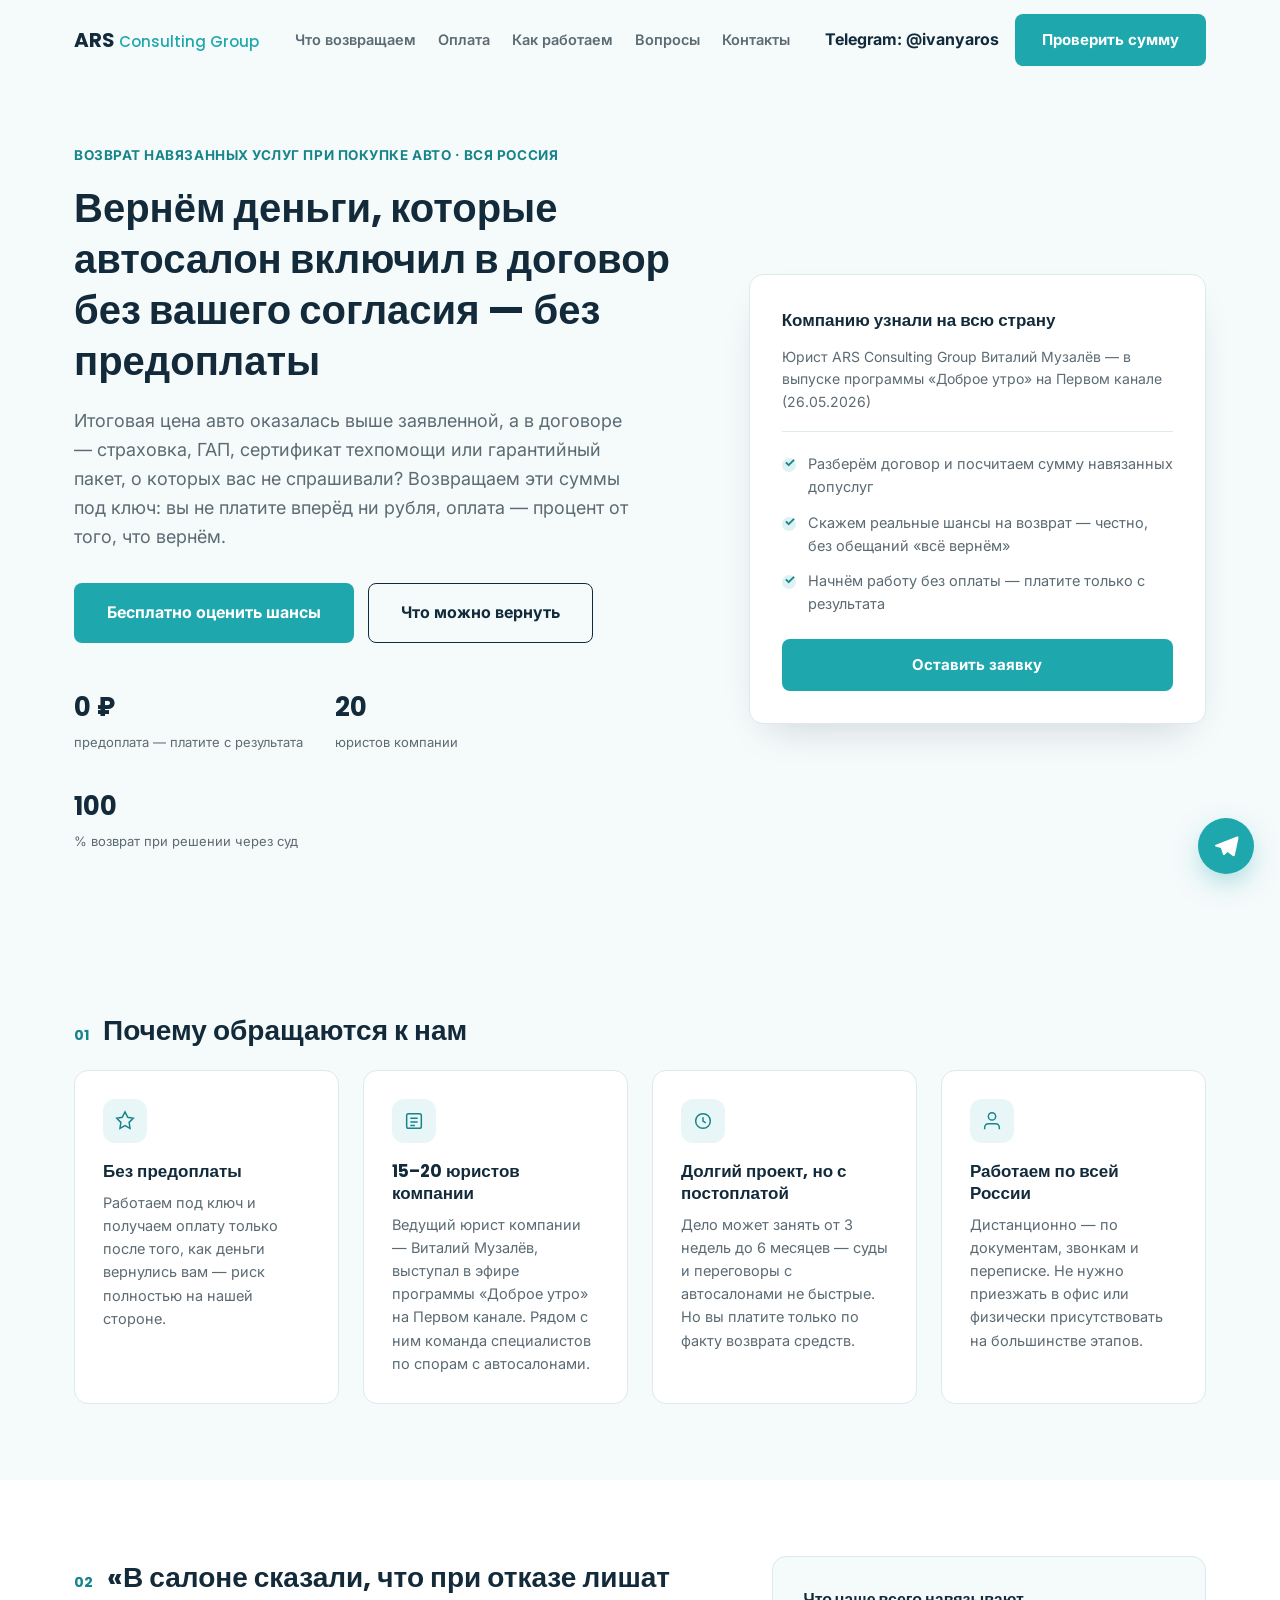
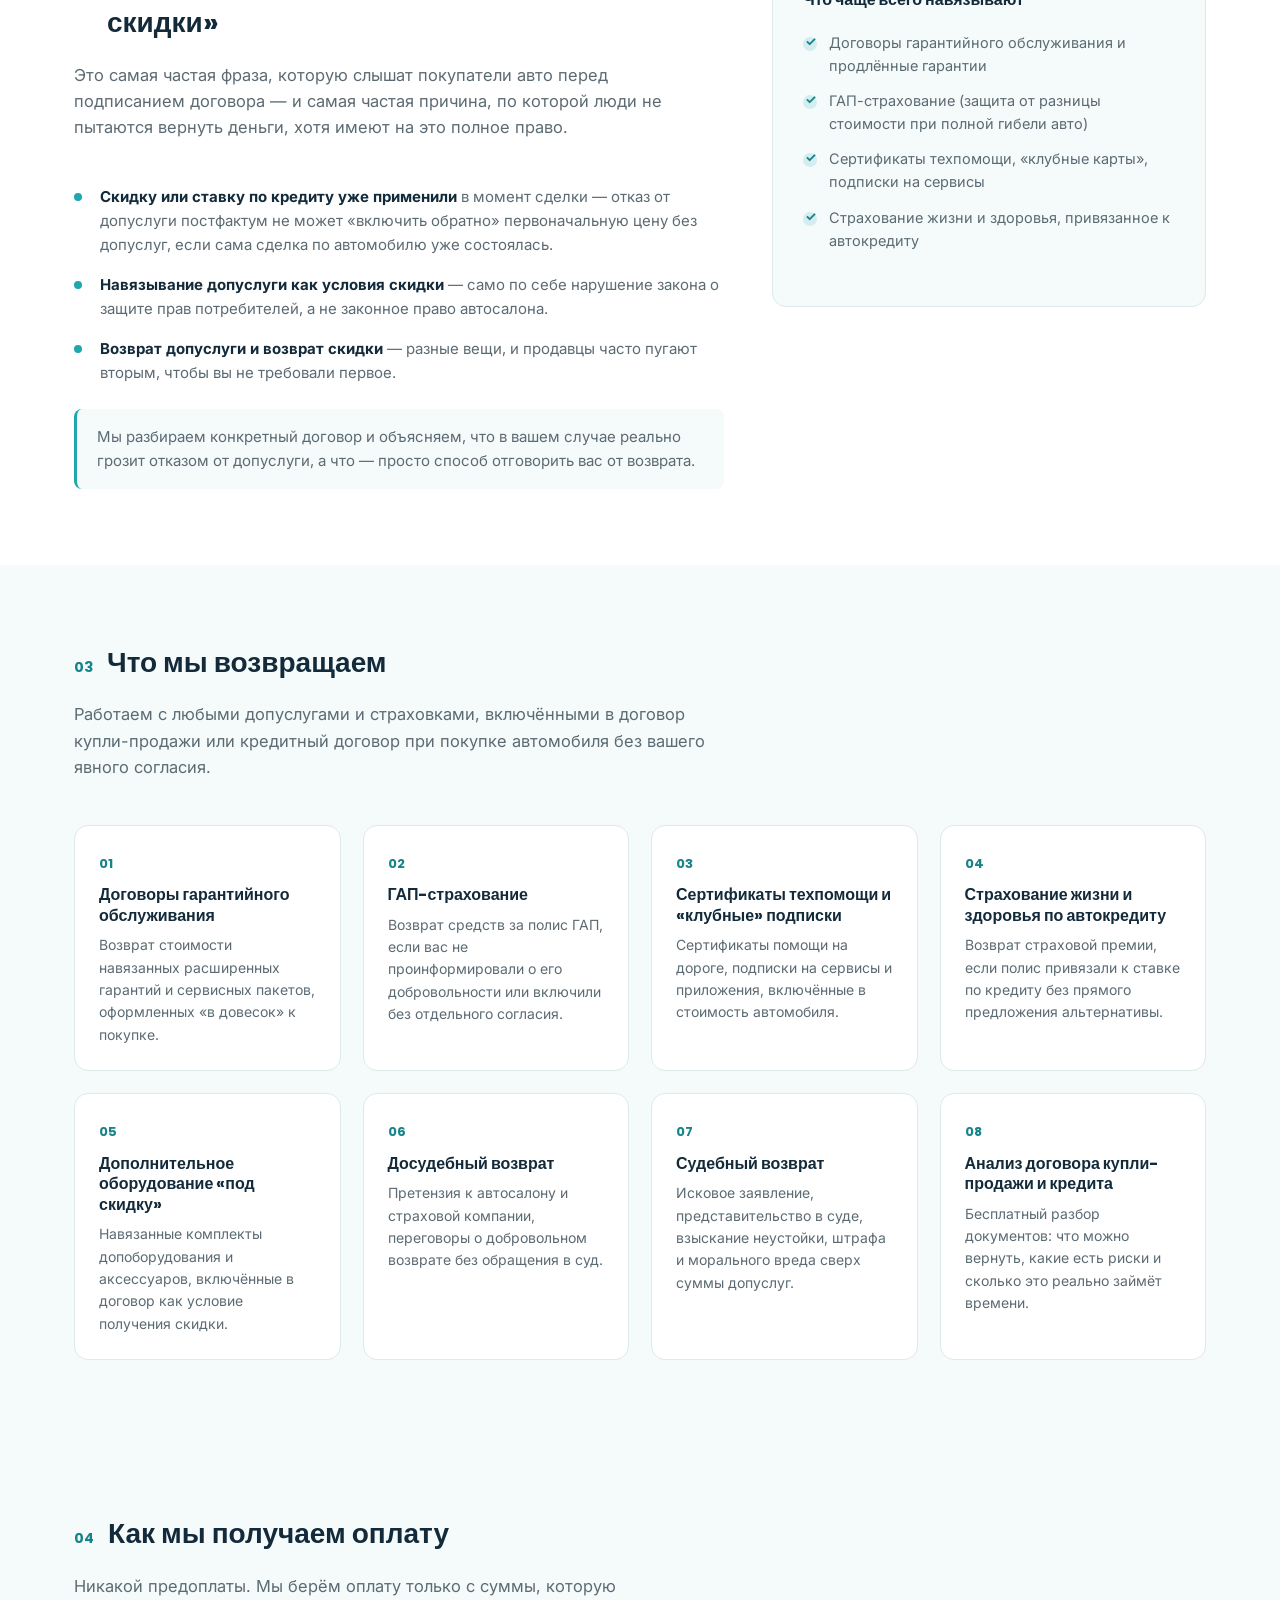
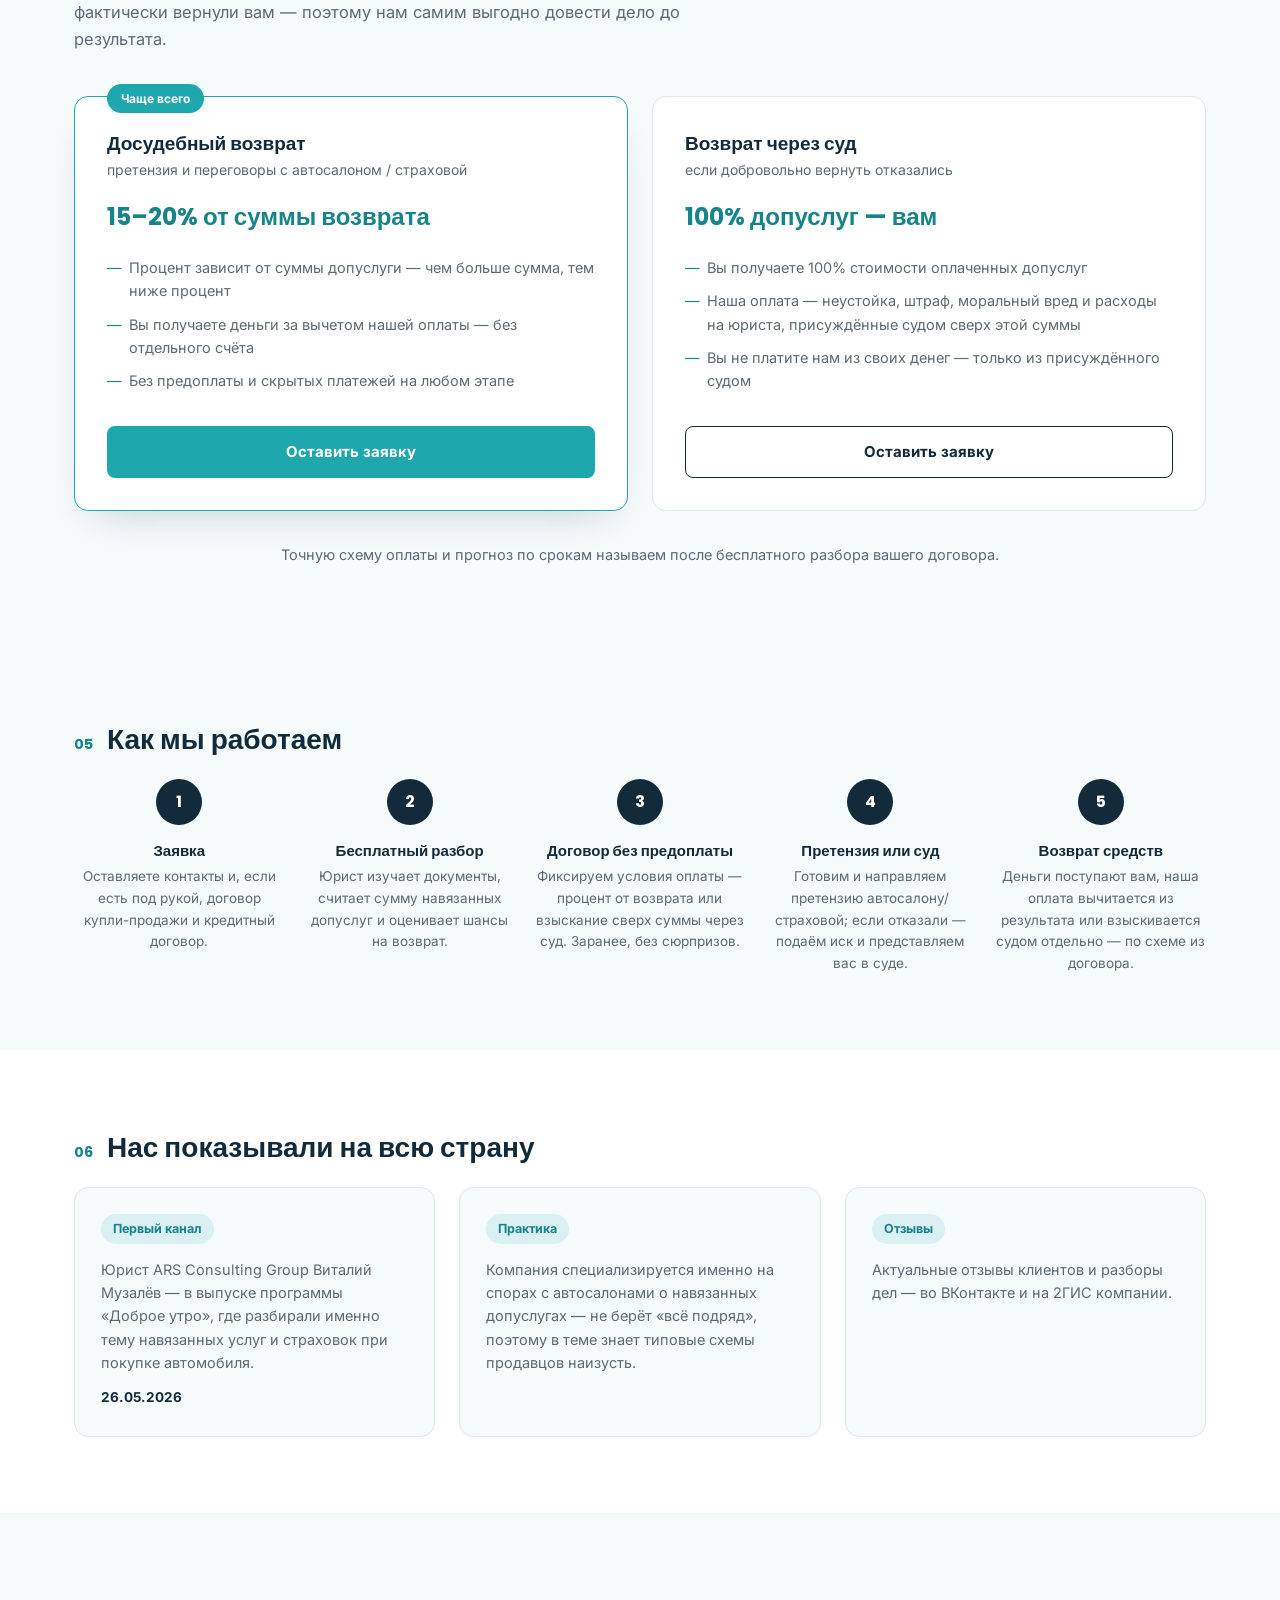
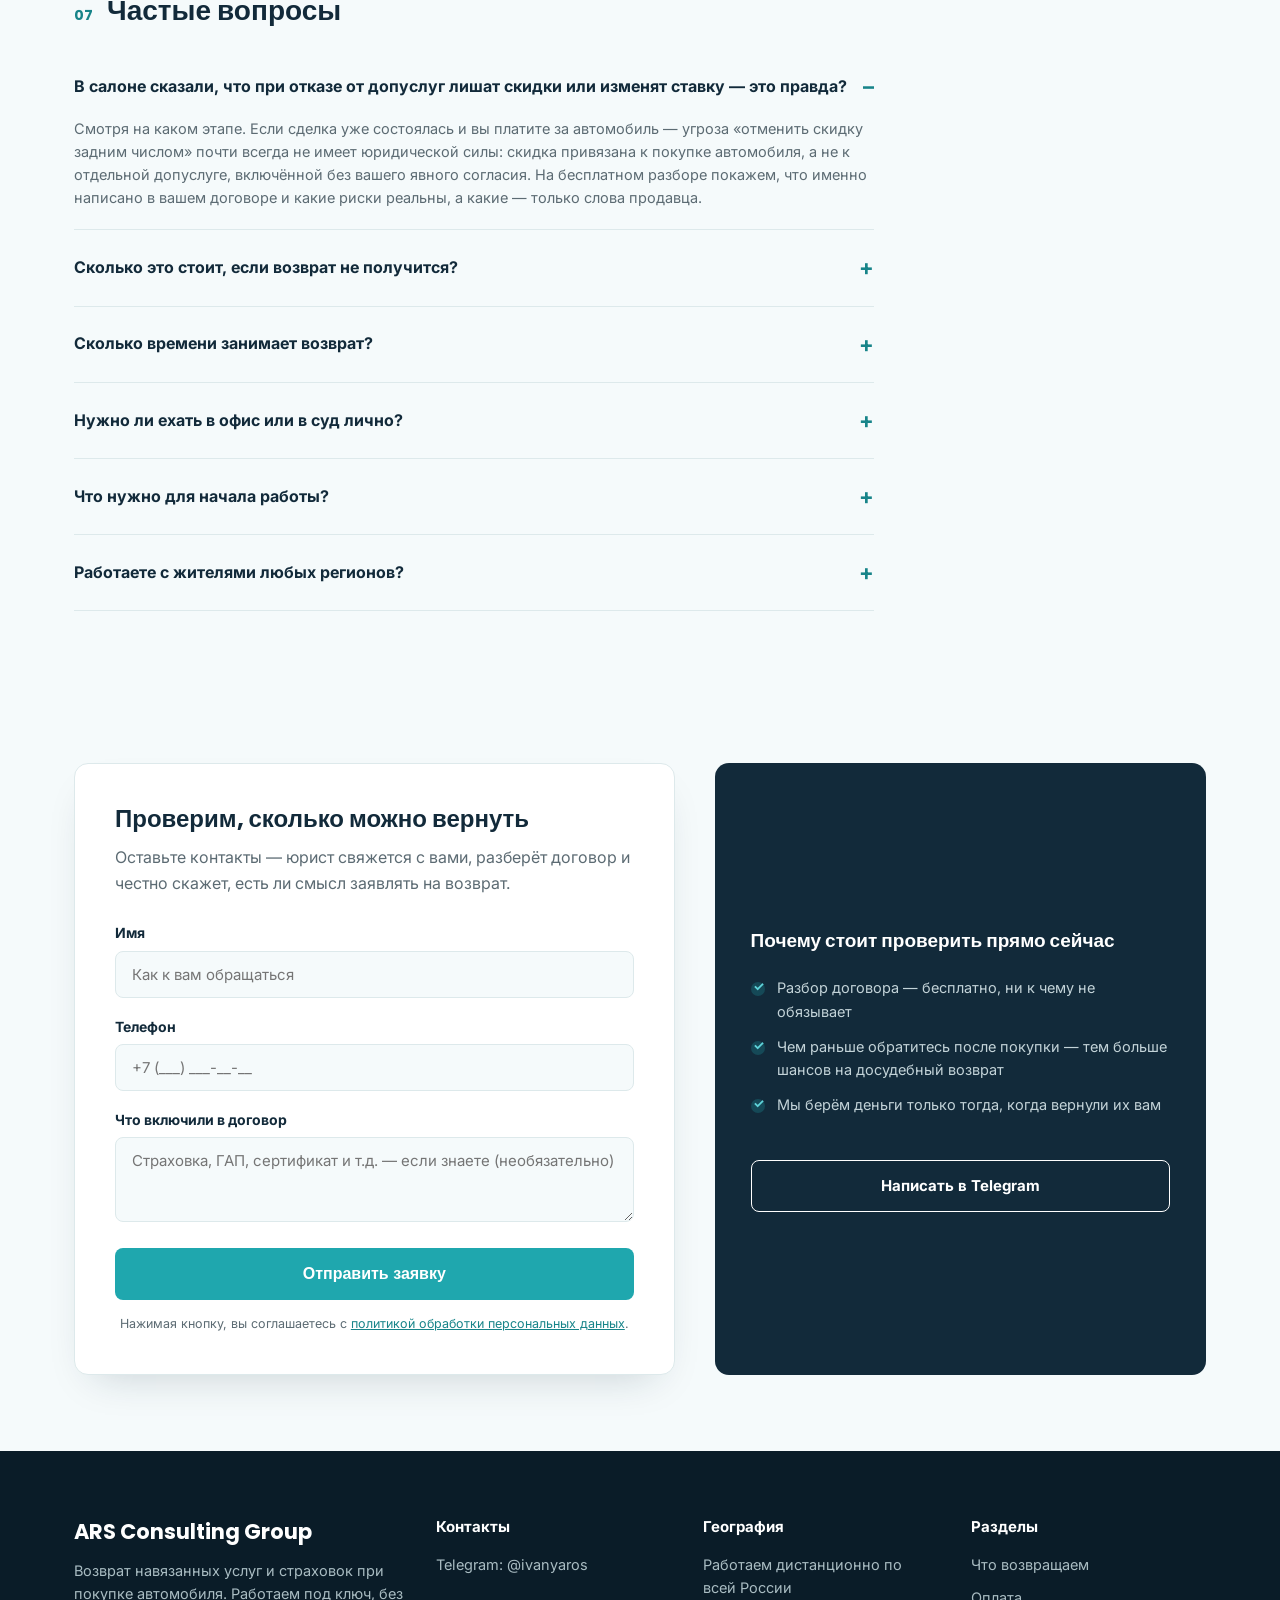
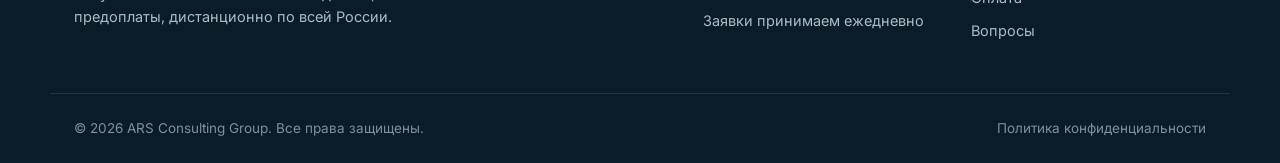
==== index.html @ f59195d5 "init: landing for ARS Consulting Group" ====
<!DOCTYPE html>
<html lang="ru">
<head>
<meta charset="UTF-8">
<meta name="viewport" content="width=device-width, initial-scale=1.0">
<title>ARS Consulting Group — возврат навязанных услуг и страховок при покупке авто</title>
<meta name="description" content="Вернём деньги за навязанные допуслуги и страховки, включённые в договор при покупке автомобиля: ГАП, сертификаты, гарантийные пакеты. Работаем под ключ, без предоплаты, по всей России.">
<link rel="preconnect" href="https://fonts.googleapis.com">
<link rel="preconnect" href="https://fonts.gstatic.com" crossorigin>
<link href="https://fonts.googleapis.com/css2?family=Poppins:wght@400;500;600;700;800&family=Inter:wght@400;500;600;700&display=swap" rel="stylesheet">
<link rel="stylesheet" href="styles.css">
</head>
<body>

<header class="header" id="header">
  <div class="container header__inner">
    <a href="#top" class="logo">ARS <span class="logo__suffix">Consulting Group</span></a>
    <nav class="nav" id="nav">
      <a href="#services">Что возвращаем</a>
      <a href="#prices">Оплата</a>
      <a href="#steps">Как работаем</a>
      <a href="#faq">Вопросы</a>
      <a href="#contacts">Контакты</a>
    </nav>
    <div class="header__actions">
      <a href="https://t.me/ivanyaros" target="_blank" rel="noopener" class="header__phone">Telegram: @ivanyaros</a>
      <a href="#form" class="btn btn--accent">Проверить сумму</a>
      <button class="burger" id="burger" aria-label="Меню"><span></span><span></span><span></span></button>
    </div>
  </div>
</header>

<main id="top">

  <!-- HERO -->
  <section class="hero">
    <div class="container hero__grid">
      <div class="hero__text">
        <div class="eyebrow">Возврат навязанных услуг при покупке авто · вся Россия</div>
        <h1>Вернём деньги, которые автосалон включил в договор без вашего согласия — без предоплаты</h1>
        <p class="hero__lead">Итоговая цена авто оказалась выше заявленной, а в договоре — страховка, ГАП, сертификат техпомощи или гарантийный пакет, о которых вас не спрашивали? Возвращаем эти суммы под ключ: вы не платите вперёд ни рубля, оплата — процент от того, что вернём.</p>
        <div class="hero__cta">
          <a href="#form" class="btn btn--accent btn--lg">Бесплатно оценить шансы</a>
          <a href="#services" class="btn btn--outline btn--lg">Что можно вернуть</a>
        </div>
        <div class="hero__stats">
          <div class="stat"><span class="stat__num">0 ₽</span><span class="stat__label">предоплата — платите с результата</span></div>
          <div class="stat"><span class="stat__num" data-target="20">0</span><span class="stat__label">юристов компании</span></div>
          <div class="stat"><span class="stat__num" data-target="100">0</span><span class="stat__label">% возврат при решении через суд</span></div>
        </div>
      </div>
      <div class="hero__card">
        <div class="hero__card-title">Компанию узнали на всю страну</div>
        <p class="hero__card-media">Юрист ARS Consulting Group Виталий Музалёв — в выпуске программы «Доброе утро» на Первом канале (26.05.2026)</p>
        <ul class="hero__card-list">
          <li>Разберём договор и посчитаем сумму навязанных допуслуг</li>
          <li>Скажем реальные шансы на возврат — честно, без обещаний «всё вернём»</li>
          <li>Начнём работу без оплаты — платите только с результата</li>
        </ul>
        <a href="#form" class="btn btn--accent btn--block">Оставить заявку</a>
      </div>
    </div>
  </section>

  <!-- ПРЕИМУЩЕСТВА -->
  <section class="section adv">
    <div class="container">
      <div class="section-head">
        <span class="section-head__num">01</span>
        <span class="section-head__title">Почему обращаются к нам</span>
      </div>
      <div class="adv__grid">
        <div class="adv__item">
          <div class="adv__icon"><svg viewBox="0 0 24 24" fill="none" stroke="currentColor" stroke-width="1.6"><path d="M12 2l3 6 6 1-4.5 4.5L17.5 20 12 17l-5.5 3 1-6.5L3 9l6-1 3-6z"/></svg></div>
          <h3>Без предоплаты</h3>
          <p>Работаем под ключ и получаем оплату только после того, как деньги вернулись вам — риск полностью на нашей стороне.</p>
        </div>
        <div class="adv__item">
          <div class="adv__icon"><svg viewBox="0 0 24 24" fill="none" stroke="currentColor" stroke-width="1.6"><rect x="4" y="4" width="16" height="16" rx="2"/><path d="M8 9h8M8 13h8M8 17h5"/></svg></div>
          <h3>15–20 юристов компании</h3>
          <p>Ведущий юрист компании — Виталий Музалёв, выступал в эфире программы «Доброе утро» на Первом канале. Рядом с ним команда специалистов по спорам с автосалонами.</p>
        </div>
        <div class="adv__item">
          <div class="adv__icon"><svg viewBox="0 0 24 24" fill="none" stroke="currentColor" stroke-width="1.6"><circle cx="12" cy="12" r="8"/><path d="M12 8v4l3 2"/></svg></div>
          <h3>Долгий проект, но с постоплатой</h3>
          <p>Дело может занять от 3 недель до 6 месяцев — суды и переговоры с автосалонами не быстрые. Но вы платите только по факту возврата средств.</p>
        </div>
        <div class="adv__item">
          <div class="adv__icon"><svg viewBox="0 0 24 24" fill="none" stroke="currentColor" stroke-width="1.6"><path d="M4 21v-2a4 4 0 014-4h8a4 4 0 014 4v2"/><circle cx="12" cy="7" r="4"/></svg></div>
          <h3>Работаем по всей России</h3>
          <p>Дистанционно — по документам, звонкам и переписке. Не нужно приезжать в офис или физически присутствовать на большинстве этапов.</p>
        </div>
      </div>
    </div>
  </section>

  <!-- ГЛАВНОЕ ВОЗРАЖЕНИЕ -->
  <section class="section objection">
    <div class="container objection__grid">
      <div class="objection__text">
        <div class="section-head">
          <span class="section-head__num">02</span>
          <span class="section-head__title">«В салоне сказали, что при отказе лишат скидки»</span>
        </div>
        <p class="section-lead">Это самая частая фраза, которую слышат покупатели авто перед подписанием договора — и самая частая причина, по которой люди не пытаются вернуть деньги, хотя имеют на это полное право.</p>
        <ul class="objection__points">
          <li><strong>Скидку или ставку по кредиту уже применили</strong> в момент сделки — отказ от допуслуги постфактум не может «включить обратно» первоначальную цену без допуслуг, если сама сделка по автомобилю уже состоялась.</li>
          <li><strong>Навязывание допуслуги как условия скидки</strong> — само по себе нарушение закона о защите прав потребителей, а не законное право автосалона.</li>
          <li><strong>Возврат допуслуги и возврат скидки</strong> — разные вещи, и продавцы часто пугают вторым, чтобы вы не требовали первое.</li>
        </ul>
        <p class="objection__note">Мы разбираем конкретный договор и объясняем, что в вашем случае реально грозит отказом от допуслуги, а что — просто способ отговорить вас от возврата.</p>
      </div>
      <div class="objection__card">
        <div class="objection__card-title">Что чаще всего навязывают</div>
        <ul class="hero__card-list">
          <li>Договоры гарантийного обслуживания и продлённые гарантии</li>
          <li>ГАП-страхование (защита от разницы стоимости при полной гибели авто)</li>
          <li>Сертификаты техпомощи, «клубные карты», подписки на сервисы</li>
          <li>Страхование жизни и здоровья, привязанное к автокредиту</li>
        </ul>
      </div>
    </div>
  </section>

  <!-- УСЛУГИ -->
  <section class="section services" id="services">
    <div class="container">
      <div class="section-head">
        <span class="section-head__num">03</span>
        <span class="section-head__title">Что мы возвращаем</span>
      </div>
      <p class="section-lead">Работаем с любыми допуслугами и страховками, включёнными в договор купли-продажи или кредитный договор при покупке автомобиля без вашего явного согласия.</p>
      <div class="services__grid">

        <div class="service">
          <span class="card-num">01</span>
          <h3>Договоры гарантийного обслуживания</h3>
          <p>Возврат стоимости навязанных расширенных гарантий и сервисных пакетов, оформленных «в довесок» к покупке.</p>
        </div>
        <div class="service">
          <span class="card-num">02</span>
          <h3>ГАП-страхование</h3>
          <p>Возврат средств за полис ГАП, если вас не проинформировали о его добровольности или включили без отдельного согласия.</p>
        </div>
        <div class="service">
          <span class="card-num">03</span>
          <h3>Сертификаты техпомощи и «клубные» подписки</h3>
          <p>Сертификаты помощи на дороге, подписки на сервисы и приложения, включённые в стоимость автомобиля.</p>
        </div>
        <div class="service">
          <span class="card-num">04</span>
          <h3>Страхование жизни и здоровья по автокредиту</h3>
          <p>Возврат страховой премии, если полис привязали к ставке по кредиту без прямого предложения альтернативы.</p>
        </div>
        <div class="service">
          <span class="card-num">05</span>
          <h3>Дополнительное оборудование «под скидку»</h3>
          <p>Навязанные комплекты допоборудования и аксессуаров, включённые в договор как условие получения скидки.</p>
        </div>
        <div class="service">
          <span class="card-num">06</span>
          <h3>Досудебный возврат</h3>
          <p>Претензия к автосалону и страховой компании, переговоры о добровольном возврате без обращения в суд.</p>
        </div>
        <div class="service">
          <span class="card-num">07</span>
          <h3>Судебный возврат</h3>
          <p>Исковое заявление, представительство в суде, взыскание неустойки, штрафа и морального вреда сверх суммы допуслуг.</p>
        </div>
        <div class="service">
          <span class="card-num">08</span>
          <h3>Анализ договора купли-продажи и кредита</h3>
          <p>Бесплатный разбор документов: что можно вернуть, какие есть риски и сколько это реально займёт времени.</p>
        </div>

      </div>
    </div>
  </section>

  <!-- ОПЛАТА -->
  <section class="section prices" id="prices">
    <div class="container">
      <div class="section-head">
        <span class="section-head__num">04</span>
        <span class="section-head__title">Как мы получаем оплату</span>
      </div>
      <p class="section-lead">Никакой предоплаты. Мы берём оплату только с суммы, которую фактически вернули вам — поэтому нам самим выгодно довести дело до результата.</p>

      <div class="prices__grid">
        <div class="price-card price-card--accent">
          <div class="price-card__badge">Чаще всего</div>
          <div class="price-card__title">Досудебный возврат</div>
          <div class="price-card__note">претензия и переговоры с автосалоном / страховой</div>
          <div class="price-card__sum">15–20% от суммы возврата</div>
          <ul class="price-card__list">
            <li>Процент зависит от суммы допуслуги — чем больше сумма, тем ниже процент</li>
            <li>Вы получаете деньги за вычетом нашей оплаты — без отдельного счёта</li>
            <li>Без предоплаты и скрытых платежей на любом этапе</li>
          </ul>
          <a href="#form" class="btn btn--accent btn--block">Оставить заявку</a>
        </div>

        <div class="price-card">
          <div class="price-card__title">Возврат через суд</div>
          <div class="price-card__note">если добровольно вернуть отказались</div>
          <div class="price-card__sum">100% допуслуг — вам</div>
          <ul class="price-card__list">
            <li>Вы получаете 100% стоимости оплаченных допуслуг</li>
            <li>Наша оплата — неустойка, штраф, моральный вред и расходы на юриста, присуждённые судом сверх этой суммы</li>
            <li>Вы не платите нам из своих денег — только из присуждённого судом</li>
          </ul>
          <a href="#form" class="btn btn--outline btn--block">Оставить заявку</a>
        </div>
      </div>
      <p class="prices__footnote">Точную схему оплаты и прогноз по срокам называем после бесплатного разбора вашего договора.</p>
    </div>
  </section>

  <!-- ПРОЦЕСС -->
  <section class="section steps" id="steps">
    <div class="container">
      <div class="section-head">
        <span class="section-head__num">05</span>
        <span class="section-head__title">Как мы работаем</span>
      </div>
      <div class="steps__grid">
        <div class="step">
          <span class="step__num">1</span>
          <h3>Заявка</h3>
          <p>Оставляете контакты и, если есть под рукой, договор купли-продажи и кредитный договор.</p>
        </div>
        <div class="step">
          <span class="step__num">2</span>
          <h3>Бесплатный разбор</h3>
          <p>Юрист изучает документы, считает сумму навязанных допуслуг и оценивает шансы на возврат.</p>
        </div>
        <div class="step">
          <span class="step__num">3</span>
          <h3>Договор без предоплаты</h3>
          <p>Фиксируем условия оплаты — процент от возврата или взыскание сверх суммы через суд. Заранее, без сюрпризов.</p>
        </div>
        <div class="step">
          <span class="step__num">4</span>
          <h3>Претензия или суд</h3>
          <p>Готовим и направляем претензию автосалону/страховой; если отказали — подаём иск и представляем вас в суде.</p>
        </div>
        <div class="step">
          <span class="step__num">5</span>
          <h3>Возврат средств</h3>
          <p>Деньги поступают вам, наша оплата вычитается из результата или взыскивается судом отдельно — по схеме из договора.</p>
        </div>
      </div>
    </div>
  </section>

  <!-- ОТЗЫВЫ / МЕДИА -->
  <section class="section reviews" id="reviews">
    <div class="container">
      <div class="section-head">
        <span class="section-head__num">06</span>
        <span class="section-head__title">Нас показывали на всю страну</span>
      </div>
      <div class="media__grid">
        <div class="media__card">
          <div class="media__badge">Первый канал</div>
          <p>Юрист ARS Consulting Group Виталий Музалёв — в выпуске программы «Доброе утро», где разбирали именно тему навязанных услуг и страховок при покупке автомобиля.</p>
          <span class="media__date">26.05.2026</span>
        </div>
        <div class="media__card">
          <div class="media__badge">Практика</div>
          <p>Компания специализируется именно на спорах с автосалонами о навязанных допуслугах — не берёт «всё подряд», поэтому в теме знает типовые схемы продавцов наизусть.</p>
        </div>
        <div class="media__card">
          <div class="media__badge">Отзывы</div>
          <p>Актуальные отзывы клиентов и разборы дел — во ВКонтакте и на 2ГИС компании.</p>
        </div>
      </div>
    </div>
  </section>

  <!-- FAQ -->
  <section class="section faq" id="faq">
    <div class="container">
      <div class="section-head">
        <span class="section-head__num">07</span>
        <span class="section-head__title">Частые вопросы</span>
      </div>
      <div class="faq__list">
        <details class="faq__item" open>
          <summary>В салоне сказали, что при отказе от допуслуг лишат скидки или изменят ставку — это правда?</summary>
          <p>Смотря на каком этапе. Если сделка уже состоялась и вы платите за автомобиль — угроза «отменить скидку задним числом» почти всегда не имеет юридической силы: скидка привязана к покупке автомобиля, а не к отдельной допуслуге, включённой без вашего явного согласия. На бесплатном разборе покажем, что именно написано в вашем договоре и какие риски реальны, а какие — только слова продавца.</p>
        </details>
        <details class="faq__item">
          <summary>Сколько это стоит, если возврат не получится?</summary>
          <p>Ничего. Мы работаем без предоплаты и получаем оплату только с фактически возвращённой суммы. Если возврата нет — вы ничего не платите.</p>
        </details>
        <details class="faq__item">
          <summary>Сколько времени занимает возврат?</summary>
          <p>От 3 недель при добровольном возврате по претензии до 6 месяцев, если дело доходит до суда. Точный срок зависит от позиции автосалона и загрузки суда в вашем регионе.</p>
        </details>
        <details class="faq__item">
          <summary>Нужно ли ехать в офис или в суд лично?</summary>
          <p>В большинстве случаев нет — работаем дистанционно по документам, звонкам и доверенности. Личное присутствие может понадобиться только на отдельных заседаниях, и мы заранее предупредим, если это будет нужно.</p>
        </details>
        <details class="faq__item">
          <summary>Что нужно для начала работы?</summary>
          <p>Договор купли-продажи автомобиля и кредитный договор (если авто в кредит). Даже без документов на руках — можно начать с бесплатной консультации и понять, что удастся восстановить.</p>
        </details>
        <details class="faq__item">
          <summary>Работаете с жителями любых регионов?</summary>
          <p>Работаем по всей России дистанционно. Уточним детали по вашему региону на консультации.</p>
        </details>
      </div>
    </div>
  </section>

  <!-- ФОРМА -->
  <section class="section form-section" id="form">
    <div class="container form-section__grid">
      <div class="form">
        <h2>Проверим, сколько можно вернуть</h2>
        <p class="form__lead">Оставьте контакты — юрист свяжется с вами, разберёт договор и честно скажет, есть ли смысл заявлять на возврат.</p>
        <form id="leadForm">
          <input type="text" name="_gotcha" style="display:none" tabindex="-1" autocomplete="off">
          <div class="form__row">
            <label>Имя</label>
            <input type="text" name="name" placeholder="Как к вам обращаться" required>
          </div>
          <div class="form__row">
            <label>Телефон</label>
            <input type="tel" name="phone" placeholder="+7 (___) ___-__-__" required>
          </div>
          <div class="form__row">
            <label>Что включили в договор</label>
            <textarea name="comment" rows="3" placeholder="Страховка, ГАП, сертификат и т.д. — если знаете (необязательно)"></textarea>
          </div>
          <button type="submit" class="btn btn--accent btn--block btn--lg">Отправить заявку</button>
          <p class="form__hint">Нажимая кнопку, вы соглашаетесь с <a href="privacy.html">политикой обработки персональных данных</a>.</p>
        </form>
      </div>
      <div class="form-side">
        <div class="form-side__title">Почему стоит проверить прямо сейчас</div>
        <ul class="hero__card-list">
          <li>Разбор договора — бесплатно, ни к чему не обязывает</li>
          <li>Чем раньше обратитесь после покупки — тем больше шансов на досудебный возврат</li>
          <li>Мы берём деньги только тогда, когда вернули их вам</li>
        </ul>
        <a href="https://t.me/ivanyaros" target="_blank" rel="noopener" class="btn btn--outline btn--block">Написать в Telegram</a>
      </div>
    </div>
  </section>

</main>

<!-- КОНТАКТЫ / FOOTER -->
<footer class="footer" id="contacts">
  <div class="container footer__grid">
    <div class="footer__col">
      <div class="logo logo--footer">ARS Consulting Group</div>
      <p>Возврат навязанных услуг и страховок при покупке автомобиля. Работаем под ключ, без предоплаты, дистанционно по всей России.</p>
    </div>
    <div class="footer__col">
      <div class="footer__title">Контакты</div>
      <a href="https://t.me/ivanyaros" target="_blank" rel="noopener">Telegram: @ivanyaros</a>
    </div>
    <div class="footer__col">
      <div class="footer__title">География</div>
      <p>Работаем дистанционно по всей России</p>
      <p>Заявки принимаем ежедневно</p>
    </div>
    <div class="footer__col">
      <div class="footer__title">Разделы</div>
      <a href="#services">Что возвращаем</a>
      <a href="#prices">Оплата</a>
      <a href="#faq">Вопросы</a>
    </div>
  </div>
  <div class="container footer__bottom">
    <span>© <span id="year"></span> ARS Consulting Group. Все права защищены.</span>
    <a href="privacy.html">Политика конфиденциальности</a>
  </div>
</footer>

<a href="https://t.me/ivanyaros" target="_blank" rel="noopener" class="fab" aria-label="Написать в Telegram">
  <svg viewBox="0 0 24 24" fill="currentColor"><path d="M21.5 3.5L2.7 10.9c-1.2.5-1.2 1.2-.2 1.5l4.8 1.5 1.8 5.6c.2.6.4.8.9.8.5 0 .7-.2 1-.5l2.4-2.3 5 3.7c.9.5 1.6.2 1.8-.9l3.3-15.5c.3-1.3-.5-1.9-1.4-1.5z"/></svg>
</a>

<script src="script.js"></script>
</body>
</html>
---- styles.css ----
:root{
  --navy:#122a3a;
  --navy-dark:#0a1c28;
  --teal:#1fa7ae;
  --teal-dark:#178489;
  --cream:#f5fafb;
  --paper:#ffffff;
  --ink:#1b2530;
  --ink-soft:#5c6b73;
  --line:#dde9eb;
  --radius:14px;
  --shadow:0 18px 40px -20px rgba(18,42,58,.22);
}

*{box-sizing:border-box;margin:0;padding:0}
html{scroll-behavior:smooth}
body{
  font-family:'Inter',Arial,sans-serif;
  color:var(--ink);
  background:var(--cream);
  line-height:1.6;
  -webkit-font-smoothing:antialiased;
}
h1,h2,h3{font-family:'Poppins',Arial,sans-serif;font-weight:700;color:var(--navy);line-height:1.28}
img{max-width:100%;display:block}
a{color:inherit;text-decoration:none}
ul{list-style:none}
.container{max-width:1180px;margin:0 auto;padding:0 24px}

/* BUTTONS */
.btn{display:inline-flex;align-items:center;justify-content:center;gap:8px;padding:13px 26px;border-radius:8px;font-weight:700;font-size:15px;transition:.2s;border:1.5px solid transparent;cursor:pointer;white-space:nowrap}
.btn--accent{background:var(--teal);color:#fff}
.btn--accent:hover{background:var(--teal-dark)}
.btn--outline{border-color:var(--navy);color:var(--navy)}
.btn--outline:hover{background:var(--navy);color:#fff}
.btn--lg{padding:16px 32px;font-size:16px}
.btn--block{width:100%}

/* HEADER */
.header{position:sticky;top:0;z-index:100;background:rgba(245,250,251,.92);backdrop-filter:blur(10px);border-bottom:1px solid transparent;transition:.2s}
.header.scrolled{border-bottom-color:var(--line);box-shadow:0 4px 16px -8px rgba(18,42,58,.15)}
.header__inner{display:flex;align-items:center;justify-content:space-between;gap:24px;min-width:0;height:80px}
.logo{font-family:'Poppins',sans-serif;font-weight:700;font-size:20px;color:var(--navy);flex-shrink:0}
.logo__suffix{color:var(--teal);font-weight:500;font-size:15px}
.logo--footer{font-size:21px;color:#fff;margin-bottom:10px}
.nav{display:flex;gap:22px}
.nav a{font-weight:600;font-size:14.5px;color:var(--ink-soft);white-space:nowrap}
.nav a:hover{color:var(--teal)}
.header__actions{display:flex;align-items:center;gap:16px;flex-shrink:0}
.header__phone{font-weight:700;color:var(--navy);white-space:nowrap}
.burger{display:none;flex-direction:column;justify-content:center;gap:5px;width:32px;height:32px;background:none;border:none;cursor:pointer}
.burger span{display:block;height:2px;background:var(--navy);border-radius:2px;transition:.2s}

/* HERO */
.hero{padding:64px 0 80px}
.hero__grid{display:grid;grid-template-columns:1.15fr .85fr;gap:56px;align-items:center}
.eyebrow{color:var(--teal-dark);font-weight:700;font-size:13.5px;letter-spacing:.04em;text-transform:uppercase;margin-bottom:16px}
.hero h1{font-size:40px;margin-bottom:20px}
.hero__lead{font-size:18px;color:var(--ink-soft);margin-bottom:32px;max-width:560px}
.hero__cta{display:flex;gap:14px;flex-wrap:wrap;margin-bottom:44px}
.hero__stats{display:flex;gap:32px;flex-wrap:wrap}
.stat__num{display:block;font-family:'Poppins',sans-serif;font-size:26px;font-weight:700;color:var(--navy)}
.stat__label{font-size:13px;color:var(--ink-soft);max-width:150px}
.hero__card{background:var(--paper);border:1px solid var(--line);border-radius:var(--radius);padding:32px;box-shadow:var(--shadow)}
.hero__card-title{font-family:'Poppins',sans-serif;font-weight:700;font-size:17px;color:var(--navy);margin-bottom:12px}
.hero__card-media{font-size:14px;color:var(--ink-soft);margin-bottom:20px;padding-bottom:18px;border-bottom:1px solid var(--line)}
.hero__card-list{margin-bottom:24px}
.hero__card-list li{position:relative;padding-left:26px;margin-bottom:12px;font-size:14.5px;color:var(--ink-soft)}
.hero__card-list li::before{content:"";position:absolute;left:0;top:6px;width:14px;height:14px;border-radius:50%;background:var(--teal);opacity:.15}
.hero__card-list li::after{content:"✓";position:absolute;left:2px;top:0;color:var(--teal-dark);font-weight:700;font-size:13px}

/* SECTIONS */
.section{padding:76px 0}
.section-head{display:flex;align-items:baseline;gap:14px;margin-bottom:16px}
.section-head__num{font-family:'Poppins',sans-serif;font-size:14px;color:var(--teal-dark);font-weight:700}
.section-head__title{font-family:'Poppins',sans-serif;font-size:28px;font-weight:700;color:var(--navy)}
.section-lead{color:var(--ink-soft);font-size:16.5px;max-width:640px;margin-bottom:44px}

/* ADVANTAGES */
.adv__grid{display:grid;grid-template-columns:repeat(4,1fr);gap:24px}
.adv__item{background:var(--paper);border:1px solid var(--line);border-radius:var(--radius);padding:28px}
.adv__icon{width:44px;height:44px;border-radius:12px;background:rgba(31,167,174,.1);color:var(--teal-dark);display:flex;align-items:center;justify-content:center;margin-bottom:18px}
.adv__icon svg{width:22px;height:22px}
.adv__item h3{font-size:17px;margin-bottom:8px}
.adv__item p{color:var(--ink-soft);font-size:14.5px}

/* OBJECTION */
.objection{background:var(--paper)}
.objection__grid{display:grid;grid-template-columns:1.2fr .8fr;gap:48px;align-items:start}
.objection__points{margin:24px 0}
.objection__points li{position:relative;padding-left:26px;margin-bottom:16px;font-size:15px;color:var(--ink-soft)}
.objection__points li::before{content:"";position:absolute;left:0;top:8px;width:8px;height:8px;border-radius:50%;background:var(--teal)}
.objection__points strong{color:var(--navy)}
.objection__note{font-size:15px;color:var(--ink-soft);background:var(--cream);border-left:3px solid var(--teal);padding:16px 20px;border-radius:8px}
.objection__card{background:var(--cream);border:1px solid var(--line);border-radius:var(--radius);padding:30px}
.objection__card-title{font-family:'Poppins',sans-serif;font-weight:700;font-size:16px;color:var(--navy);margin-bottom:18px}

/* SERVICES */
.services__grid{display:grid;grid-template-columns:repeat(4,1fr);gap:22px}
.service{border:1px solid var(--line);border-radius:var(--radius);padding:24px;background:var(--paper)}
.card-num{font-family:'Poppins',sans-serif;color:var(--teal-dark);font-weight:700;font-size:13px}
.service h3{font-size:16px;margin:10px 0 8px}
.service p{color:var(--ink-soft);font-size:14px}

/* PRICE CARDS */
.prices__grid{display:grid;grid-template-columns:repeat(2,1fr);gap:24px}
.price-card{position:relative;background:var(--paper);border:1px solid var(--line);border-radius:var(--radius);padding:32px;display:flex;flex-direction:column}
.price-card--accent{border-color:var(--teal);box-shadow:var(--shadow)}
.price-card__badge{position:absolute;top:-13px;left:32px;background:var(--teal);color:#fff;font-size:12px;font-weight:700;padding:5px 14px;border-radius:999px}
.price-card__title{font-family:'Poppins',sans-serif;font-weight:700;font-size:19px;color:var(--navy)}
.price-card__note{color:var(--ink-soft);font-size:14px;margin-bottom:16px}
.price-card__sum{font-family:'Poppins',sans-serif;font-size:24px;font-weight:700;color:var(--teal-dark);margin-bottom:20px}
.price-card__list{margin-bottom:24px;flex-grow:1}
.price-card__list li{position:relative;padding-left:22px;margin-bottom:10px;font-size:14.5px;color:var(--ink-soft)}
.price-card__list li::before{content:"—";position:absolute;left:0;color:var(--teal-dark)}
.prices__footnote{margin-top:32px;color:var(--ink-soft);font-size:14.5px;text-align:center}

/* STEPS */
.steps__grid{display:grid;grid-template-columns:repeat(5,1fr);gap:20px}
.step{text-align:center}
.step__num{display:flex;align-items:center;justify-content:center;width:46px;height:46px;border-radius:50%;background:var(--navy);color:#fff;font-family:'Poppins',sans-serif;font-weight:700;margin:0 auto 16px}
.step h3{font-size:15px;margin-bottom:6px}
.step p{color:var(--ink-soft);font-size:13.5px}

/* MEDIA / REVIEWS */
.reviews{background:var(--paper)}
.media__grid{display:grid;grid-template-columns:repeat(3,1fr);gap:24px}
.media__card{background:var(--cream);border:1px solid var(--line);border-radius:var(--radius);padding:26px}
.media__badge{display:inline-block;background:rgba(31,167,174,.12);color:var(--teal-dark);font-weight:700;font-size:12.5px;padding:5px 12px;border-radius:999px;margin-bottom:14px}
.media__card p{color:var(--ink-soft);font-size:14.5px;margin-bottom:10px}
.media__date{font-weight:700;color:var(--navy);font-size:13.5px}

/* FAQ */
.faq__list{max-width:800px}
.faq__item{border-bottom:1px solid var(--line);padding:20px 0}
.faq__item summary{cursor:pointer;font-weight:700;font-size:16px;color:var(--navy);list-style:none;display:flex;justify-content:space-between;align-items:center;gap:16px}
.faq__item summary::-webkit-details-marker{display:none}
.faq__item summary::after{content:"+";font-size:22px;color:var(--teal-dark);flex-shrink:0}
.faq__item[open] summary::after{content:"–"}
.faq__item p{color:var(--ink-soft);margin-top:12px;font-size:14.5px}

/* FORM */
.form-section__grid{display:grid;grid-template-columns:1.1fr .9fr;gap:40px}
.form{background:var(--paper);border:1px solid var(--line);border-radius:var(--radius);padding:40px;box-shadow:var(--shadow)}
.form h2{font-size:24px;margin-bottom:10px}
.form__lead{color:var(--ink-soft);margin-bottom:26px}
.form__row{margin-bottom:18px}
.form__row label{display:block;font-weight:700;font-size:14px;margin-bottom:6px;color:var(--navy)}
.form__row input,.form__row textarea{width:100%;padding:13px 16px;border:1.5px solid var(--line);border-radius:8px;font-family:inherit;font-size:15px;background:var(--cream);resize:vertical}
.form__row input:focus,.form__row textarea:focus{outline:none;border-color:var(--teal)}
.form__hint{margin-top:14px;font-size:12.5px;color:var(--ink-soft);text-align:center}
.form__hint a{color:var(--teal-dark);text-decoration:underline}
.form-side{background:var(--navy);color:#dce7ea;border-radius:var(--radius);padding:36px;display:flex;flex-direction:column;justify-content:center}
.form-side__title{font-family:'Poppins',sans-serif;font-weight:700;font-size:19px;color:#fff;margin-bottom:20px}
.form-side .hero__card-list li{color:#c3d3d8}
.form-side .hero__card-list li::before{background:var(--teal);opacity:.25}
.form-side .hero__card-list li::after{color:#5fd3d9}
.form-side .btn--outline{border-color:#fff;color:#fff;margin-top:8px}
.form-side .btn--outline:hover{background:#fff;color:var(--navy)}

/* FOOTER */
.footer{background:var(--navy-dark);color:#a9bcc2;padding:64px 0 24px}
.footer__grid{display:grid;grid-template-columns:1.4fr 1fr 1fr 1fr;gap:32px;padding-bottom:40px;border-bottom:1px solid rgba(255,255,255,.1)}
.footer__col a,.footer__col p{display:block;color:#a9bcc2;font-size:14.5px;margin-bottom:10px}
.footer__col a:hover{color:#fff}
.footer__title{color:#fff;font-weight:700;margin-bottom:14px;font-size:15px}
.footer__bottom{display:flex;justify-content:space-between;align-items:center;padding-top:24px;font-size:13.5px;color:#7d919a;flex-wrap:wrap;gap:10px}
.footer__bottom a:hover{color:#fff}

/* FAB */
.fab{position:fixed;bottom:26px;right:26px;width:56px;height:56px;border-radius:50%;background:var(--teal);color:#fff;display:flex;align-items:center;justify-content:center;box-shadow:0 10px 30px -8px rgba(31,167,174,.6);z-index:90;transition:.2s}
.fab:hover{transform:translateY(-3px)}
.fab svg{width:26px;height:26px}

/* REVEAL */
.reveal{opacity:0;transform:translateY(18px);transition:opacity .6s ease,transform .6s ease}
.reveal.is-visible{opacity:1;transform:none}

/* BREAKPOINTS */
@media (max-width:1180px){
  .nav{gap:15px}
  .nav a{font-size:13.5px}
}
@media (max-width:1100px){
  .nav{display:none}
  .burger{display:flex}
  .nav.is-open{display:flex;position:absolute;top:80px;left:0;right:0;background:var(--paper);flex-direction:column;padding:20px 24px;gap:16px;border-bottom:1px solid var(--line);box-shadow:var(--shadow)}
  .burger.is-open span:nth-child(1){transform:translateY(7px) rotate(45deg)}
  .burger.is-open span:nth-child(2){opacity:0}
  .burger.is-open span:nth-child(3){transform:translateY(-7px) rotate(-45deg)}
}
@media (max-width:900px){
  .hero__grid{grid-template-columns:1fr}
  .hero h1{font-size:30px}
  .adv__grid{grid-template-columns:repeat(2,1fr)}
  .objection__grid{grid-template-columns:1fr}
  .services__grid{grid-template-columns:repeat(2,1fr)}
  .prices__grid{grid-template-columns:1fr}
  .steps__grid{grid-template-columns:repeat(2,1fr)}
  .media__grid{grid-template-columns:1fr}
  .form-section__grid{grid-template-columns:1fr}
  .footer__grid{grid-template-columns:1fr 1fr}
}
@media (max-width:560px){
  .header__phone{display:none}
  .adv__grid{grid-template-columns:1fr}
  .services__grid{grid-template-columns:1fr}
  .steps__grid{grid-template-columns:1fr}
  .hero__stats{gap:22px}
  .footer__grid{grid-template-columns:1fr}
}
@media (max-width:380px){
  .logo__suffix{display:none}
}
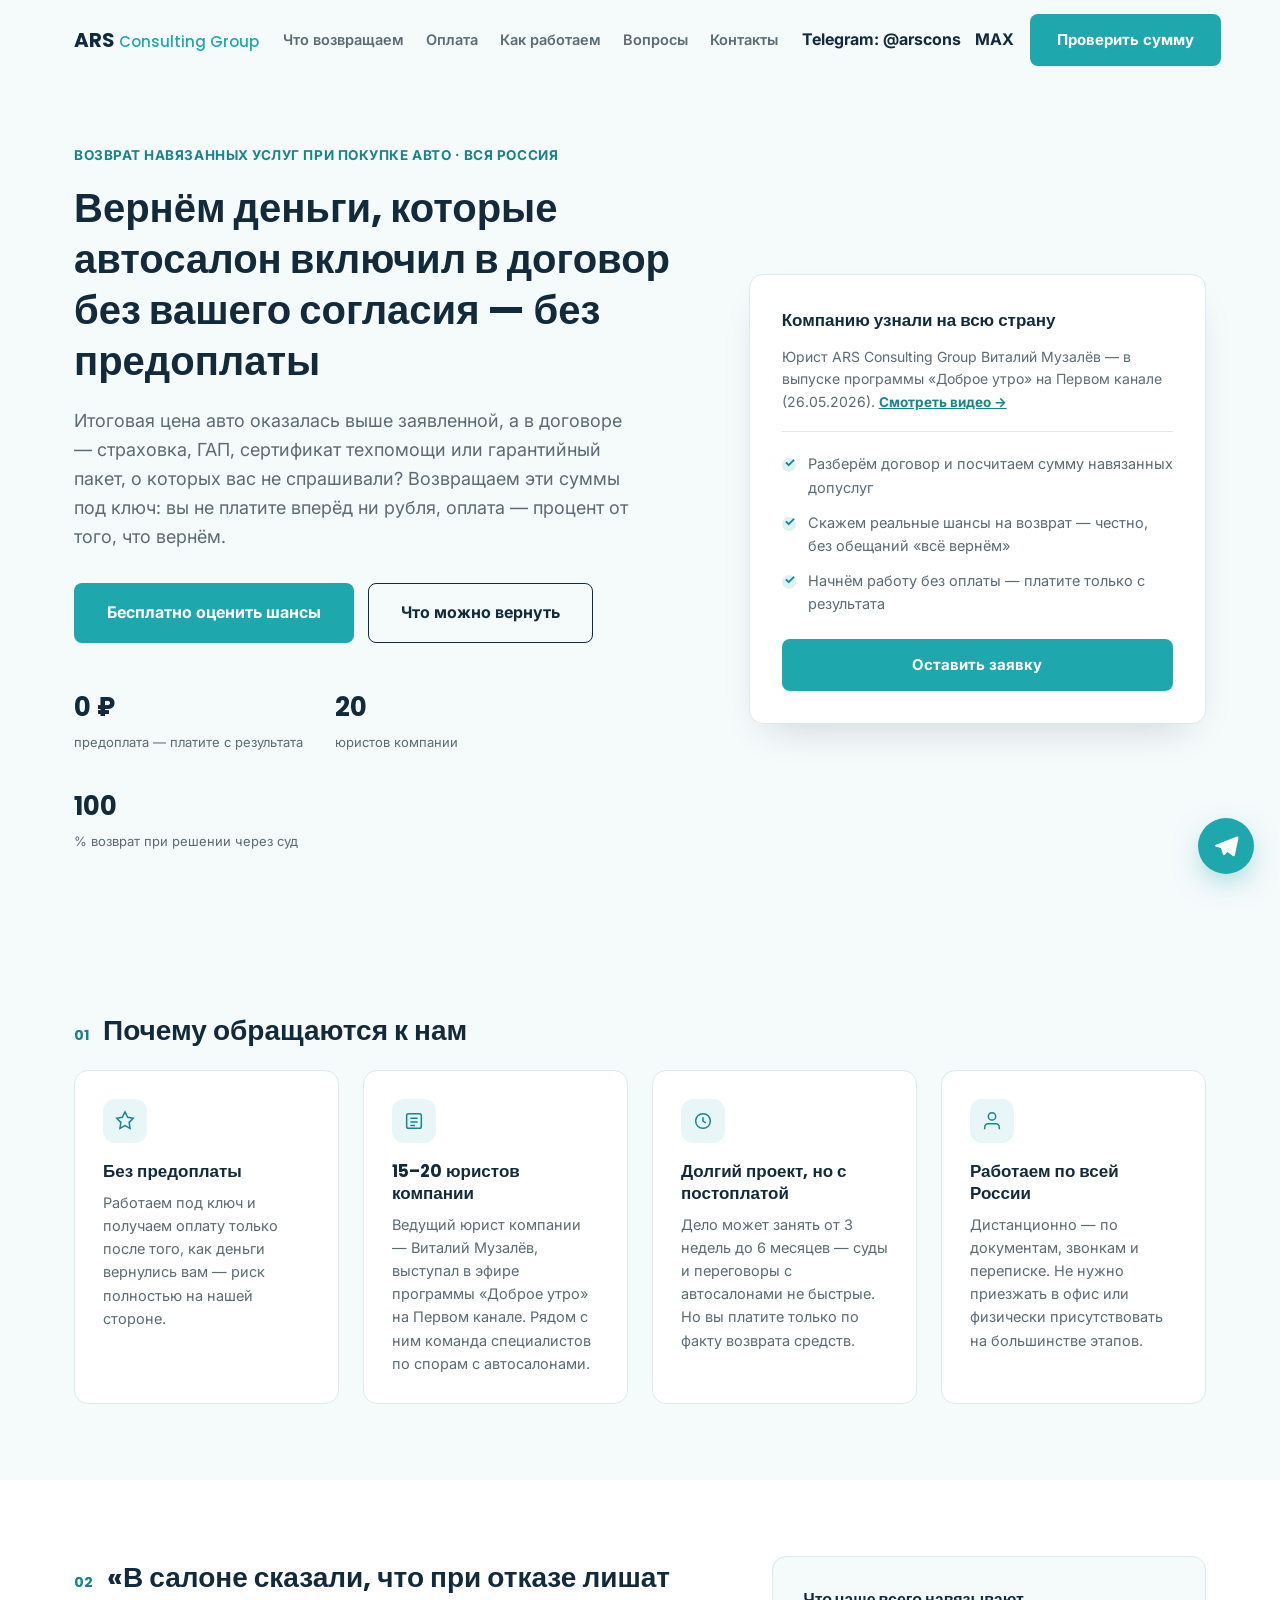
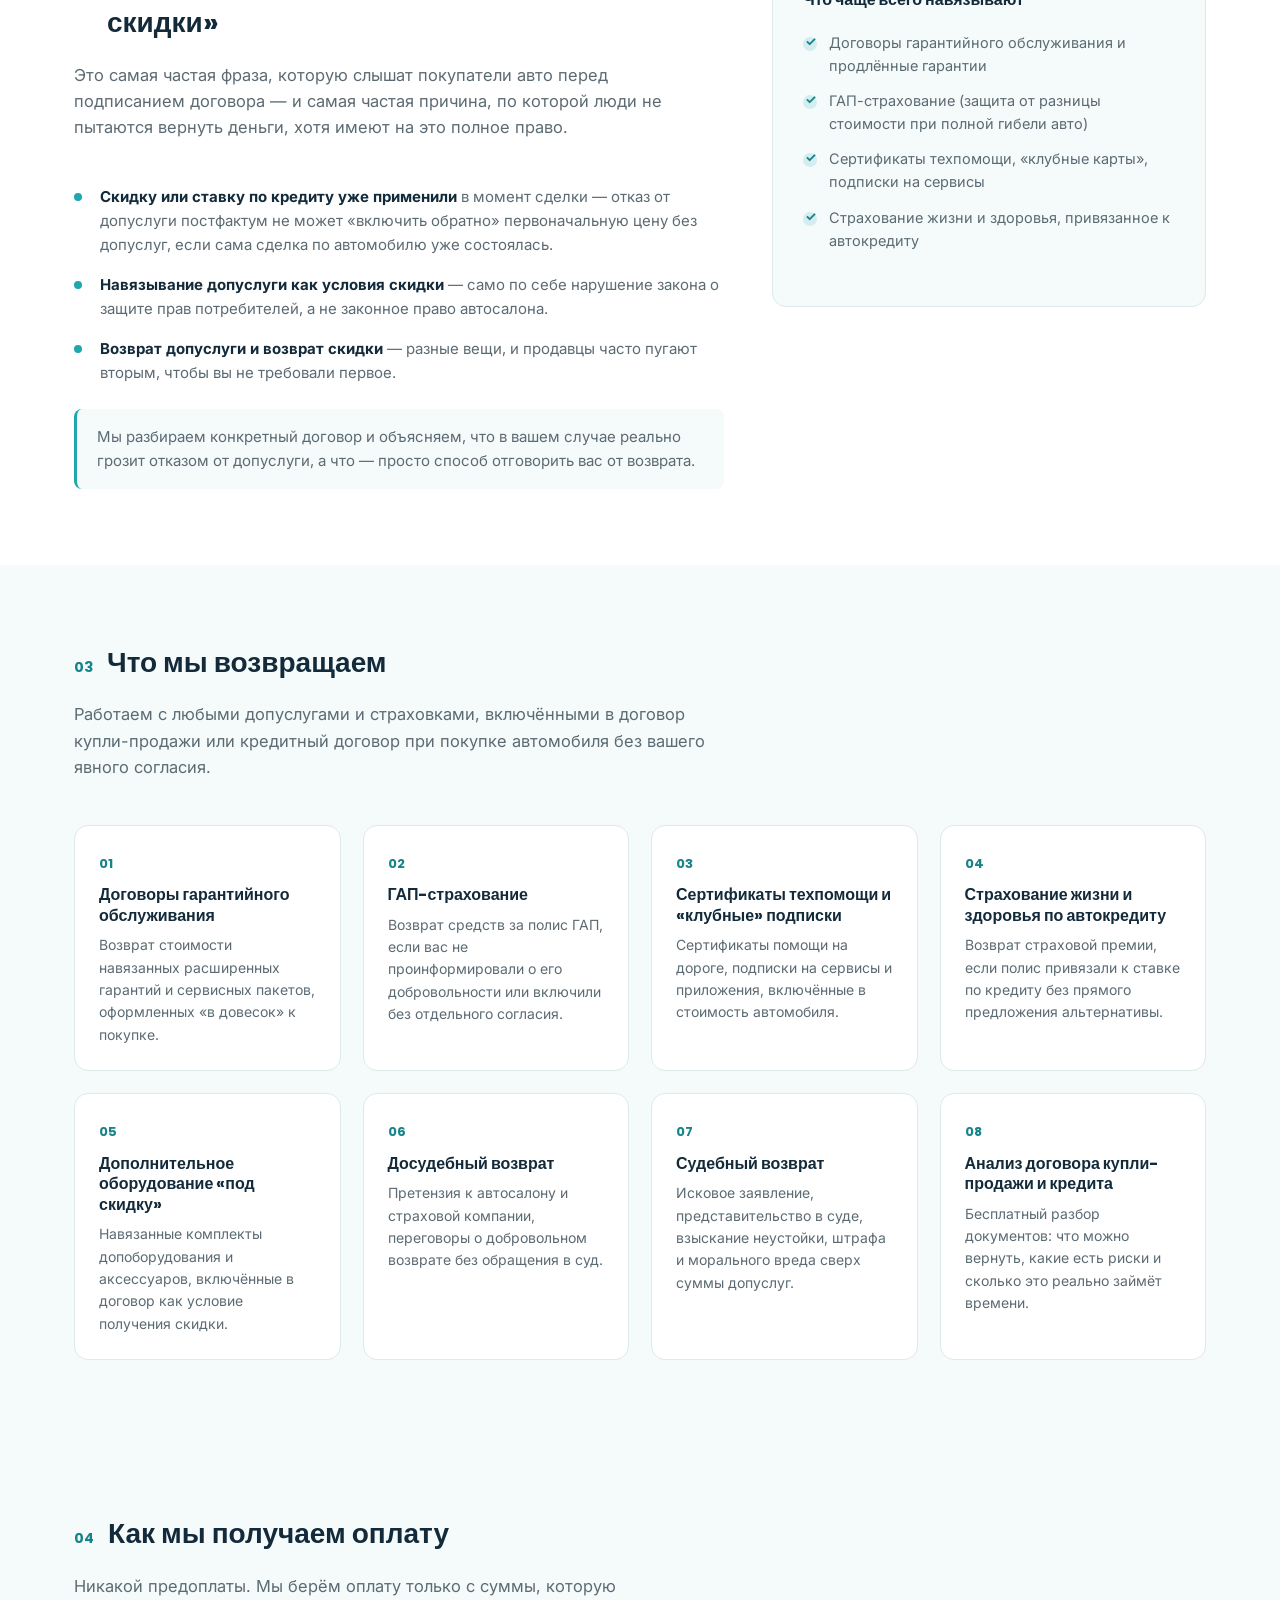
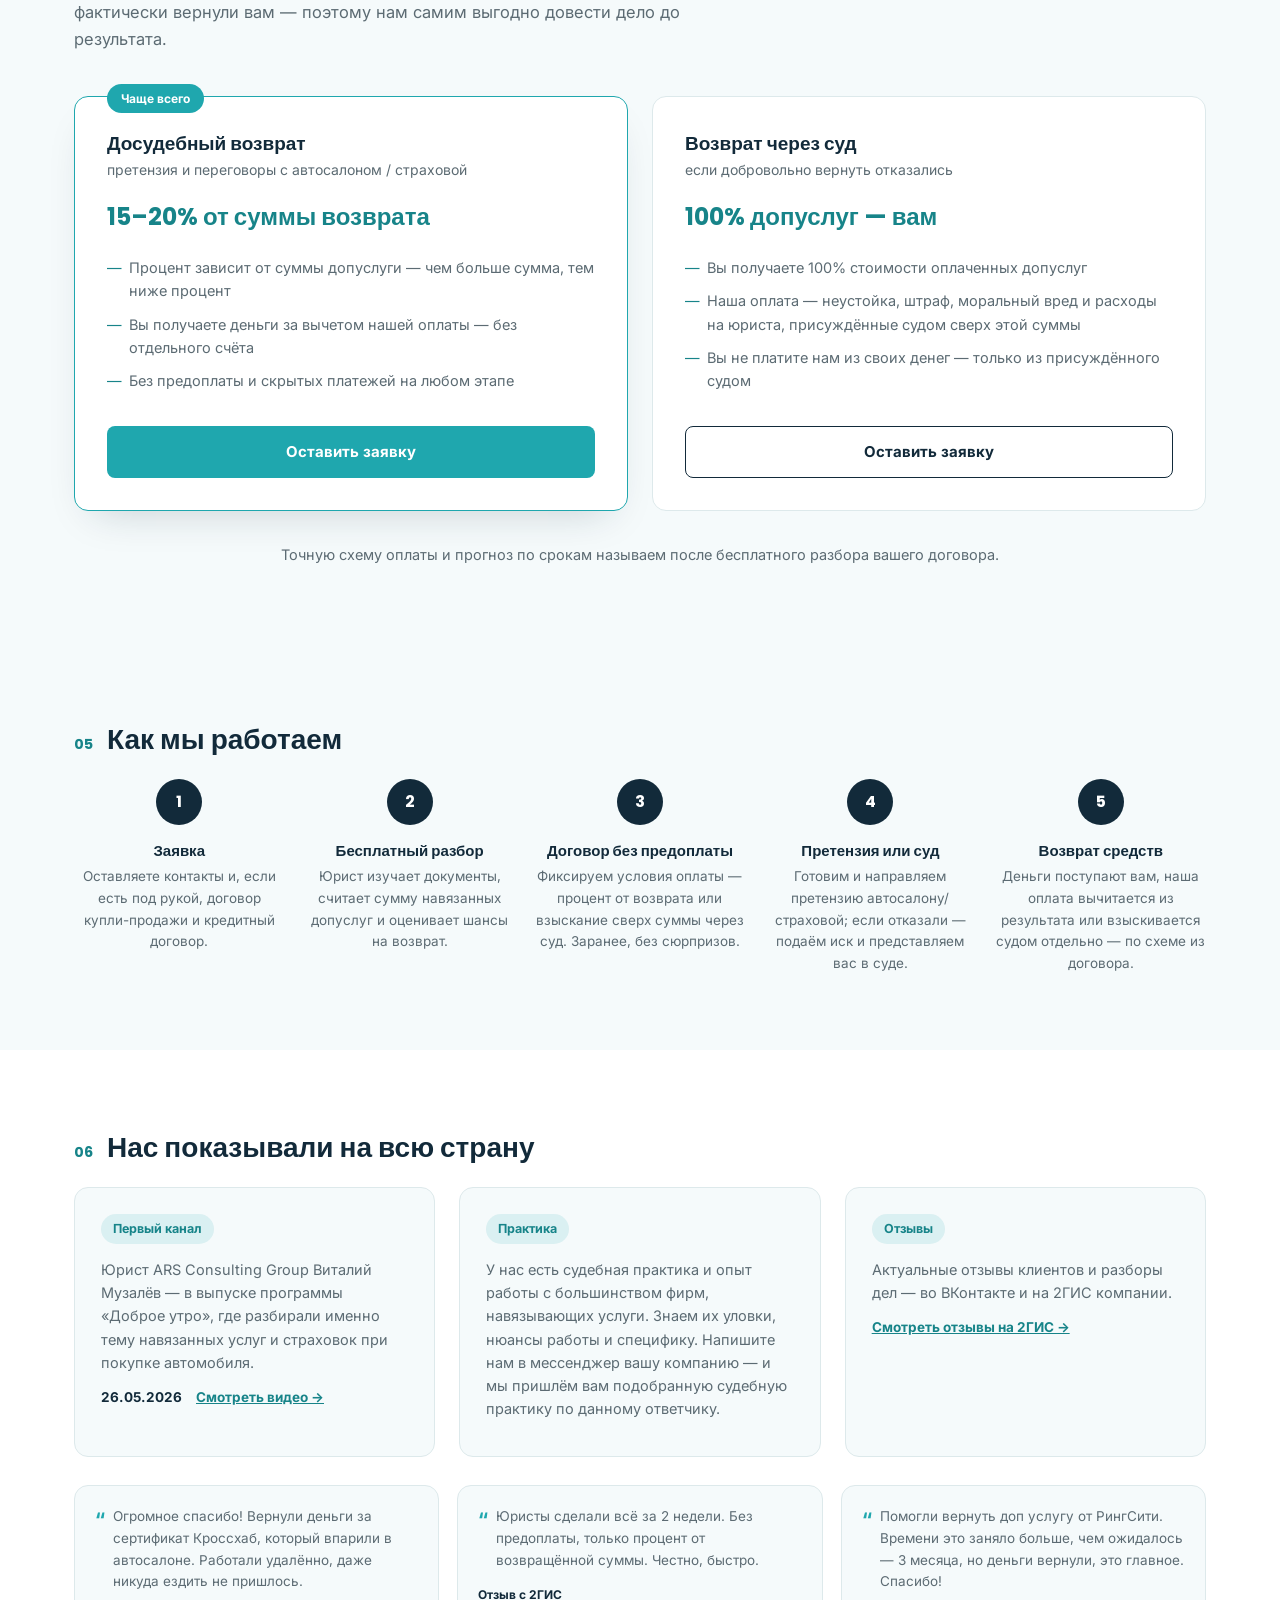
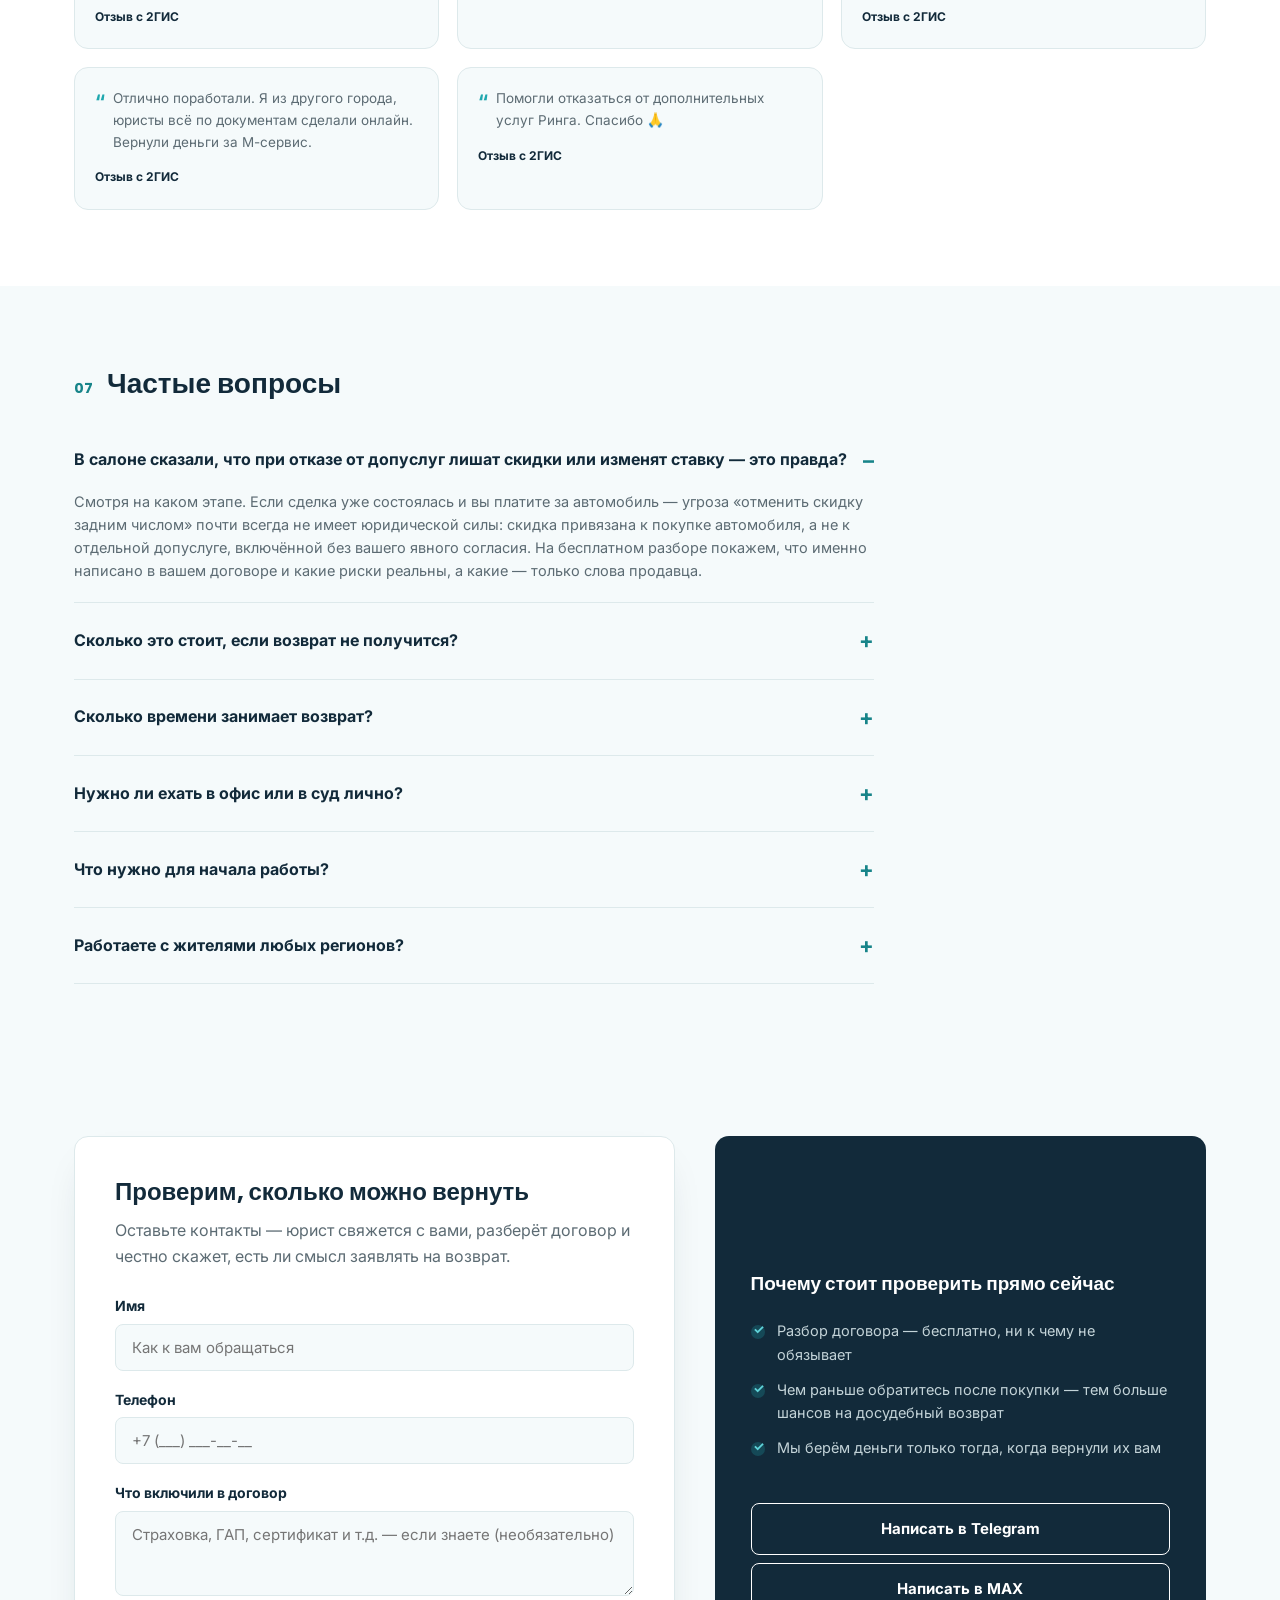
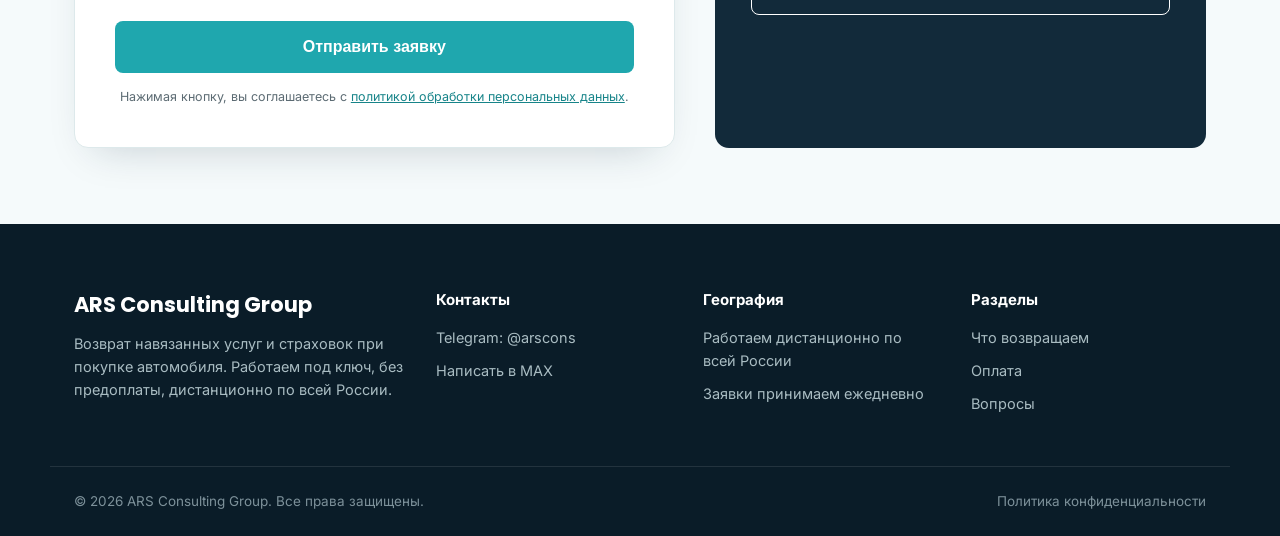
==== commit a2fa3e1e: "update: client contacts, real reviews, video links, presentation page for leads" ====
--- a/index.html
+++ b/index.html
@@ -23,7 +23,10 @@
       <a href="#contacts">Контакты</a>
     </nav>
     <div class="header__actions">
-      <a href="https://t.me/ivanyaros" target="_blank" rel="noopener" class="header__phone">Telegram: @ivanyaros</a>
+      <div class="header__contacts">
+        <a href="https://t.me/arscons" target="_blank" rel="noopener" class="header__phone">Telegram: @arscons</a>
+        <a href="https://max.ru/u/f9LHodD0cOKGGbAfv_HlhnOf5TJw5QePdtUTIWmwyAt1I0vePUBUYEoNIDk" target="_blank" rel="noopener" class="header__phone">MAX</a>
+      </div>
       <a href="#form" class="btn btn--accent">Проверить сумму</a>
       <button class="burger" id="burger" aria-label="Меню"><span></span><span></span><span></span></button>
     </div>
@@ -51,7 +54,7 @@
       </div>
       <div class="hero__card">
         <div class="hero__card-title">Компанию узнали на всю страну</div>
-        <p class="hero__card-media">Юрист ARS Consulting Group Виталий Музалёв — в выпуске программы «Доброе утро» на Первом канале (26.05.2026)</p>
+        <p class="hero__card-media">Юрист ARS Consulting Group Виталий Музалёв — в выпуске программы «Доброе утро» на Первом канале (26.05.2026). <a href="https://www.1tv.ru/-/lcsiew" target="_blank" rel="noopener" class="link-inline">Смотреть видео →</a></p>
         <ul class="hero__card-list">
           <li>Разберём договор и посчитаем сумму навязанных допуслуг</li>
           <li>Скажем реальные шансы на возврат — честно, без обещаний «всё вернём»</li>
@@ -265,15 +268,25 @@
           <div class="media__badge">Первый канал</div>
           <p>Юрист ARS Consulting Group Виталий Музалёв — в выпуске программы «Доброе утро», где разбирали именно тему навязанных услуг и страховок при покупке автомобиля.</p>
           <span class="media__date">26.05.2026</span>
+          <a href="https://www.1tv.ru/-/lcsiew" target="_blank" rel="noopener" class="link-inline">Смотреть видео →</a>
         </div>
         <div class="media__card">
           <div class="media__badge">Практика</div>
-          <p>Компания специализируется именно на спорах с автосалонами о навязанных допуслугах — не берёт «всё подряд», поэтому в теме знает типовые схемы продавцов наизусть.</p>
+          <p>У нас есть судебная практика и опыт работы с большинством фирм, навязывающих услуги. Знаем их уловки, нюансы работы и специфику. Напишите нам в мессенджер вашу компанию — и мы пришлём вам подобранную судебную практику по данному ответчику.</p>
         </div>
         <div class="media__card">
           <div class="media__badge">Отзывы</div>
           <p>Актуальные отзывы клиентов и разборы дел — во ВКонтакте и на 2ГИС компании.</p>
-        </div>
+          <a href="https://2gis.ru/moscow/geo/70000001092697443" target="_blank" rel="noopener" class="link-inline">Смотреть отзывы на 2ГИС →</a>
+        </div>
+      </div>
+
+      <div class="quotes__grid">
+        <div class="quote"><p>Огромное спасибо! Вернули деньги за сертификат Кроссхаб, который впарили в автосалоне. Работали удалённо, даже никуда ездить не пришлось.</p><span class="quote__source">Отзыв с 2ГИС</span></div>
+        <div class="quote"><p>Юристы сделали всё за 2 недели. Без предоплаты, только процент от возвращённой суммы. Честно, быстро.</p><span class="quote__source">Отзыв с 2ГИС</span></div>
+        <div class="quote"><p>Помогли вернуть доп услугу от РингСити. Времени это заняло больше, чем ожидалось — 3 месяца, но деньги вернули, это главное. Спасибо!</p><span class="quote__source">Отзыв с 2ГИС</span></div>
+        <div class="quote"><p>Отлично поработали. Я из другого города, юристы всё по документам сделали онлайн. Вернули деньги за М-сервис.</p><span class="quote__source">Отзыв с 2ГИС</span></div>
+        <div class="quote"><p>Помогли отказаться от дополнительных услуг Ринга. Спасибо 🙏</p><span class="quote__source">Отзыв с 2ГИС</span></div>
       </div>
     </div>
   </section>
@@ -304,7 +317,7 @@
         </details>
         <details class="faq__item">
           <summary>Что нужно для начала работы?</summary>
-          <p>Договор купли-продажи автомобиля и кредитный договор (если авто в кредит). Даже без документов на руках — можно начать с бесплатной консультации и понять, что удастся восстановить.</p>
+          <p>Документы по допуслугам (обычно это сертификаты, независимые гарантии, страховки и т. д.) и кредитный договор, если авто было в кредит. Даже без документов на руках — можно начать с бесплатной консультации и понять, что удастся восстановить.</p>
         </details>
         <details class="faq__item">
           <summary>Работаете с жителями любых регионов?</summary>
@@ -345,7 +358,8 @@
           <li>Чем раньше обратитесь после покупки — тем больше шансов на досудебный возврат</li>
           <li>Мы берём деньги только тогда, когда вернули их вам</li>
         </ul>
-        <a href="https://t.me/ivanyaros" target="_blank" rel="noopener" class="btn btn--outline btn--block">Написать в Telegram</a>
+        <a href="https://t.me/arscons" target="_blank" rel="noopener" class="btn btn--outline btn--block">Написать в Telegram</a>
+        <a href="https://max.ru/u/f9LHodD0cOKGGbAfv_HlhnOf5TJw5QePdtUTIWmwyAt1I0vePUBUYEoNIDk" target="_blank" rel="noopener" class="btn btn--outline btn--block">Написать в MAX</a>
       </div>
     </div>
   </section>
@@ -361,7 +375,8 @@
     </div>
     <div class="footer__col">
       <div class="footer__title">Контакты</div>
-      <a href="https://t.me/ivanyaros" target="_blank" rel="noopener">Telegram: @ivanyaros</a>
+      <a href="https://t.me/arscons" target="_blank" rel="noopener">Telegram: @arscons</a>
+      <a href="https://max.ru/u/f9LHodD0cOKGGbAfv_HlhnOf5TJw5QePdtUTIWmwyAt1I0vePUBUYEoNIDk" target="_blank" rel="noopener">Написать в MAX</a>
     </div>
     <div class="footer__col">
       <div class="footer__title">География</div>
@@ -381,7 +396,7 @@
   </div>
 </footer>
 
-<a href="https://t.me/ivanyaros" target="_blank" rel="noopener" class="fab" aria-label="Написать в Telegram">
+<a href="https://t.me/arscons" target="_blank" rel="noopener" class="fab" aria-label="Написать в Telegram">
   <svg viewBox="0 0 24 24" fill="currentColor"><path d="M21.5 3.5L2.7 10.9c-1.2.5-1.2 1.2-.2 1.5l4.8 1.5 1.8 5.6c.2.6.4.8.9.8.5 0 .7-.2 1-.5l2.4-2.3 5 3.7c.9.5 1.6.2 1.8-.9l3.3-15.5c.3-1.3-.5-1.9-1.4-1.5z"/></svg>
 </a>
 
--- a/styles.css
+++ b/styles.css
@@ -47,7 +47,9 @@
 .nav a{font-weight:600;font-size:14.5px;color:var(--ink-soft);white-space:nowrap}
 .nav a:hover{color:var(--teal)}
 .header__actions{display:flex;align-items:center;gap:16px;flex-shrink:0}
+.header__contacts{display:flex;align-items:center;gap:14px}
 .header__phone{font-weight:700;color:var(--navy);white-space:nowrap}
+.header__phone:hover{color:var(--teal-dark)}
 .burger{display:none;flex-direction:column;justify-content:center;gap:5px;width:32px;height:32px;background:none;border:none;cursor:pointer}
 .burger span{display:block;height:2px;background:var(--navy);border-radius:2px;transition:.2s}
 
@@ -128,7 +130,14 @@
 .media__card{background:var(--cream);border:1px solid var(--line);border-radius:var(--radius);padding:26px}
 .media__badge{display:inline-block;background:rgba(31,167,174,.12);color:var(--teal-dark);font-weight:700;font-size:12.5px;padding:5px 12px;border-radius:999px;margin-bottom:14px}
 .media__card p{color:var(--ink-soft);font-size:14.5px;margin-bottom:10px}
-.media__date{font-weight:700;color:var(--navy);font-size:13.5px}
+.media__date{font-weight:700;color:var(--navy);font-size:13.5px;margin-right:10px}
+.link-inline{color:var(--teal-dark);font-weight:700;font-size:13.5px;text-decoration:underline}
+.link-inline:hover{color:var(--teal)}
+.quotes__grid{display:grid;grid-template-columns:repeat(3,1fr);gap:18px;margin-top:28px}
+.quote{background:var(--cream);border:1px solid var(--line);border-radius:var(--radius);padding:20px}
+.quote p{color:var(--ink-soft);font-size:13.5px;margin-bottom:10px;position:relative;padding-left:18px}
+.quote p::before{content:"\201C";position:absolute;left:0;top:-2px;color:var(--teal);font-size:20px;font-weight:700}
+.quote__source{font-size:12px;font-weight:700;color:var(--navy)}
 
 /* FAQ */
 .faq__list{max-width:800px}
@@ -198,11 +207,12 @@
   .prices__grid{grid-template-columns:1fr}
   .steps__grid{grid-template-columns:repeat(2,1fr)}
   .media__grid{grid-template-columns:1fr}
+  .quotes__grid{grid-template-columns:1fr}
   .form-section__grid{grid-template-columns:1fr}
   .footer__grid{grid-template-columns:1fr 1fr}
 }
 @media (max-width:560px){
-  .header__phone{display:none}
+  .header__contacts{display:none}
   .adv__grid{grid-template-columns:1fr}
   .services__grid{grid-template-columns:1fr}
   .steps__grid{grid-template-columns:1fr}
@@ -212,3 +222,59 @@
 @media (max-width:380px){
   .logo__suffix{display:none}
 }
+
+/* ===== DOC PAGES (материалы/скрипты/презентация/аутрич) ===== */
+.tag{display:inline-block;padding:6px 14px;border:1px solid var(--line);border-radius:999px;font-size:12.5px;font-weight:700;color:var(--teal-dark);background:var(--paper)}
+.doc-header{position:sticky;top:0;z-index:100;background:rgba(245,250,251,.92);backdrop-filter:blur(10px);border-bottom:1px solid var(--line)}
+.doc-bar{display:flex;align-items:center;justify-content:space-between;height:76px}
+.doc-bar__actions{display:flex;align-items:center;gap:14px}
+.btn--primary{background:var(--teal);color:#fff}
+.btn--primary:hover{background:var(--teal-dark)}
+.btn--ghost{background:transparent;border:1px solid var(--line);color:var(--navy)}
+.btn--ghost:hover{border-color:var(--teal)}
+.btn--sm{padding:10px 18px;font-size:14px}
+.doc-hero{padding:56px 0 36px}
+.doc-hero .tag{margin-bottom:16px}
+.doc-hero h1{font-size:32px;margin-bottom:14px}
+.doc-hero p{color:var(--ink-soft);font-size:16px;max-width:640px}
+.doc-section{padding:0 0 70px}
+.doc-section h2{font-size:21px;margin:0 0 18px;color:var(--navy)}
+.doc-section h2:not(:first-child){margin-top:40px}
+.script-block{background:var(--paper);border:1px solid var(--line);border-radius:var(--radius);padding:22px 26px;margin-bottom:14px}
+.script-block h3{font-size:16px;margin-bottom:10px;color:var(--teal-dark);font-family:'Poppins',sans-serif}
+.script-block p{color:var(--ink);font-size:14.5px;margin-bottom:10px}
+.script-block p:last-child{margin-bottom:0}
+.script-block .who{color:var(--ink-soft);font-weight:600}
+.material-grid{display:grid;grid-template-columns:repeat(3,1fr);gap:24px;margin-top:8px}
+.material-card{background:var(--paper);border:1px solid var(--line);border-radius:var(--radius);padding:28px;display:flex;flex-direction:column;gap:12px}
+.material-card__icon{margin-bottom:4px}
+.material-card h3{font-size:18px}
+.material-card p{color:var(--ink-soft);font-size:14px;flex-grow:1}
+.usp-grid{display:grid;grid-template-columns:repeat(3,1fr);gap:22px;margin-bottom:8px}
+.usp{background:var(--paper);border:1px solid var(--line);border-radius:var(--radius);padding:24px}
+.usp__num{display:block;font-family:'Poppins',sans-serif;font-size:30px;font-weight:700;color:var(--teal-dark);margin-bottom:8px}
+.usp p{color:var(--ink-soft);font-size:14px}
+.grid{display:grid;gap:22px}
+.grid--3{grid-template-columns:repeat(3,1fr)}
+.grid .service{border:1px solid var(--line);border-radius:var(--radius);padding:24px;background:var(--paper)}
+.grid .service h4{font-size:15.5px;margin:8px 0 8px;color:var(--navy)}
+.grid .service p{color:var(--ink-soft);font-size:13.5px}
+.grid .service__price{display:inline-block;font-size:12.5px;font-weight:700;color:var(--teal-dark);text-transform:uppercase;letter-spacing:.03em}
+.price-table{border:1px solid var(--line);border-radius:var(--radius);overflow:hidden;background:var(--paper);margin-bottom:16px}
+.price-row{display:grid;grid-template-columns:1.1fr 1.6fr .8fr;gap:16px;padding:16px 22px;border-bottom:1px solid var(--line);font-size:14.5px;align-items:center}
+.price-row:last-child{border-bottom:none}
+.price-row--head{background:var(--navy);color:#fff;font-weight:700;font-size:13px;text-transform:uppercase;letter-spacing:.03em}
+.price-row span:first-child{font-weight:700;color:var(--navy)}
+.price-row--head span:first-child{color:#fff}
+.price-row span:last-child{font-weight:700;color:var(--teal-dark);text-align:right}
+.price-row .ok{color:var(--teal-dark)}
+.calc-box{background:var(--paper);border:1px solid var(--teal);border-radius:var(--radius);padding:28px;margin-bottom:16px}
+.calc-box h3{font-size:16px;margin-bottom:16px}
+.calc-row{display:flex;justify-content:space-between;padding:8px 0;font-size:14.5px;color:var(--ink-soft);border-bottom:1px solid var(--line)}
+.calc-total{display:flex;justify-content:space-between;padding:14px 0 0;font-size:17px;font-weight:700;color:var(--navy)}
+
+@media (max-width:900px){
+  .material-grid,.usp-grid,.grid--3{grid-template-columns:1fr}
+  .price-row{grid-template-columns:1fr;gap:4px}
+  .price-row span:last-child{text-align:left}
+}
